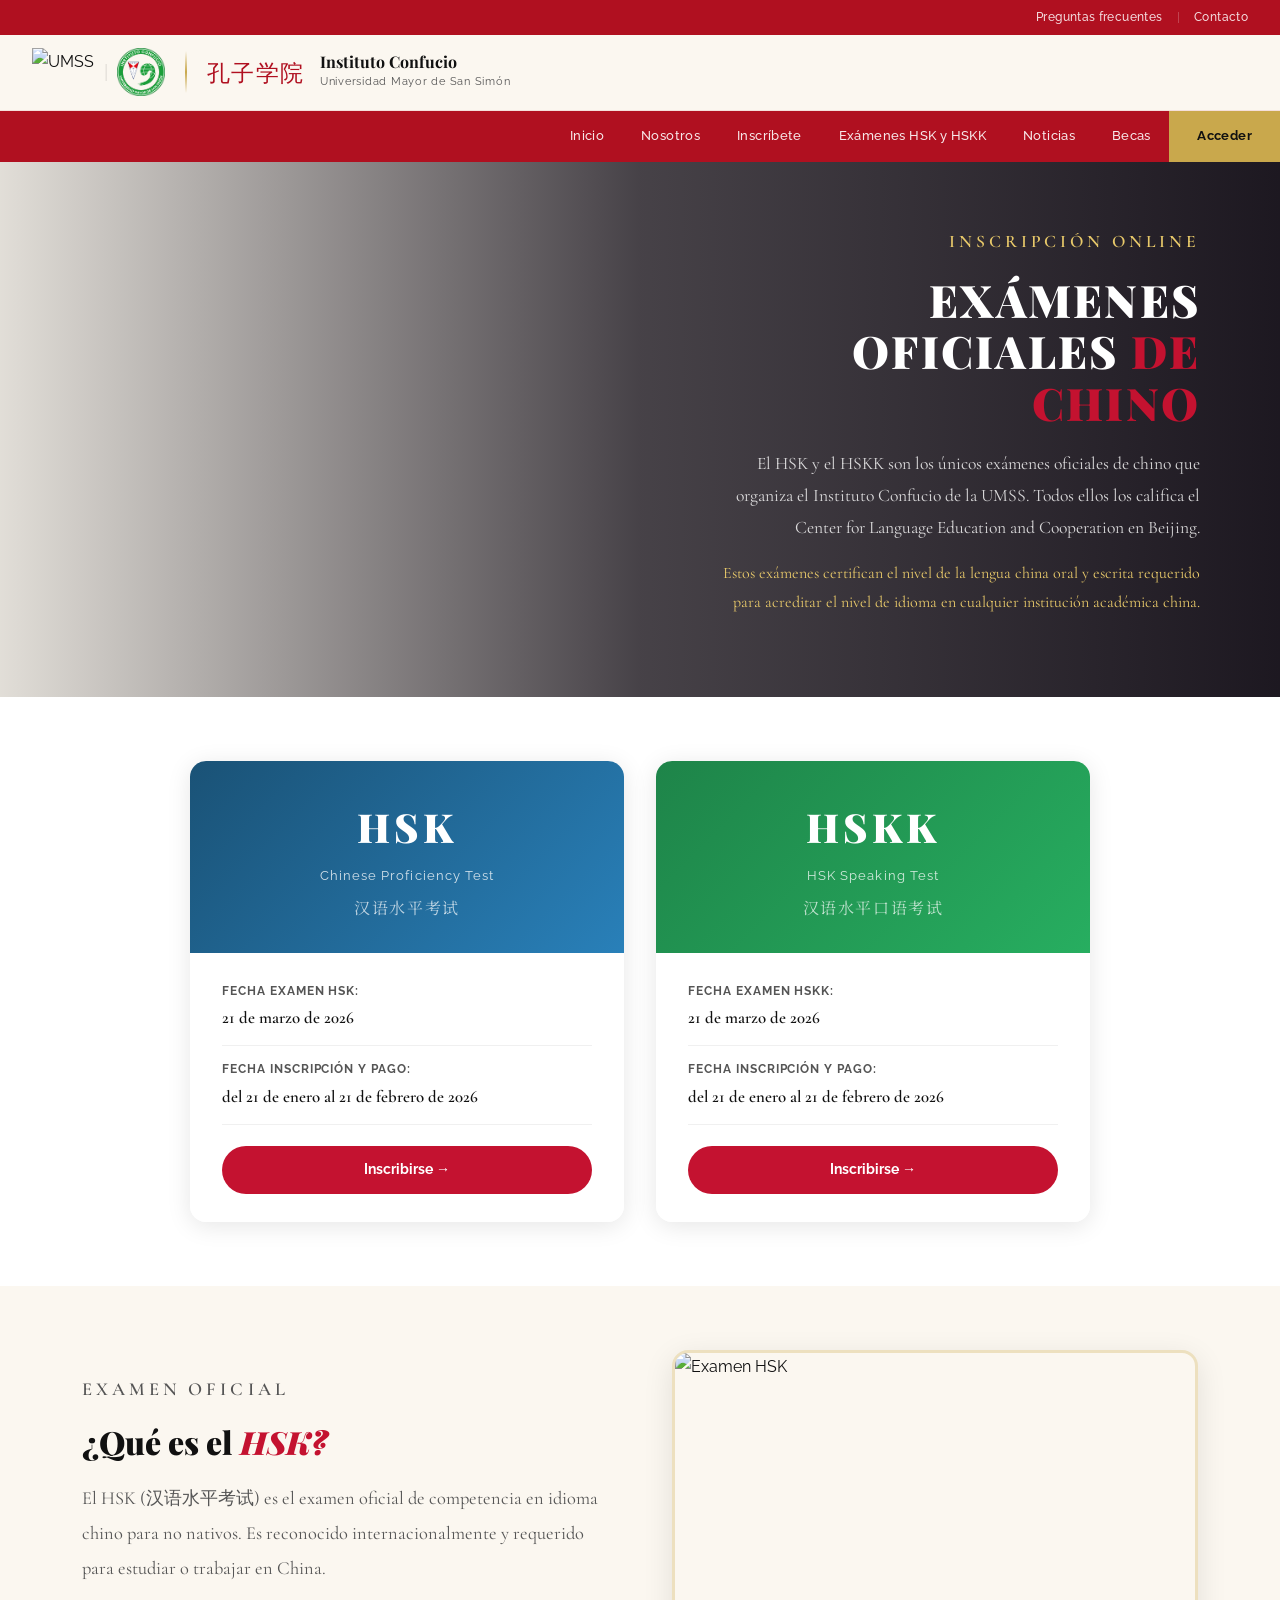
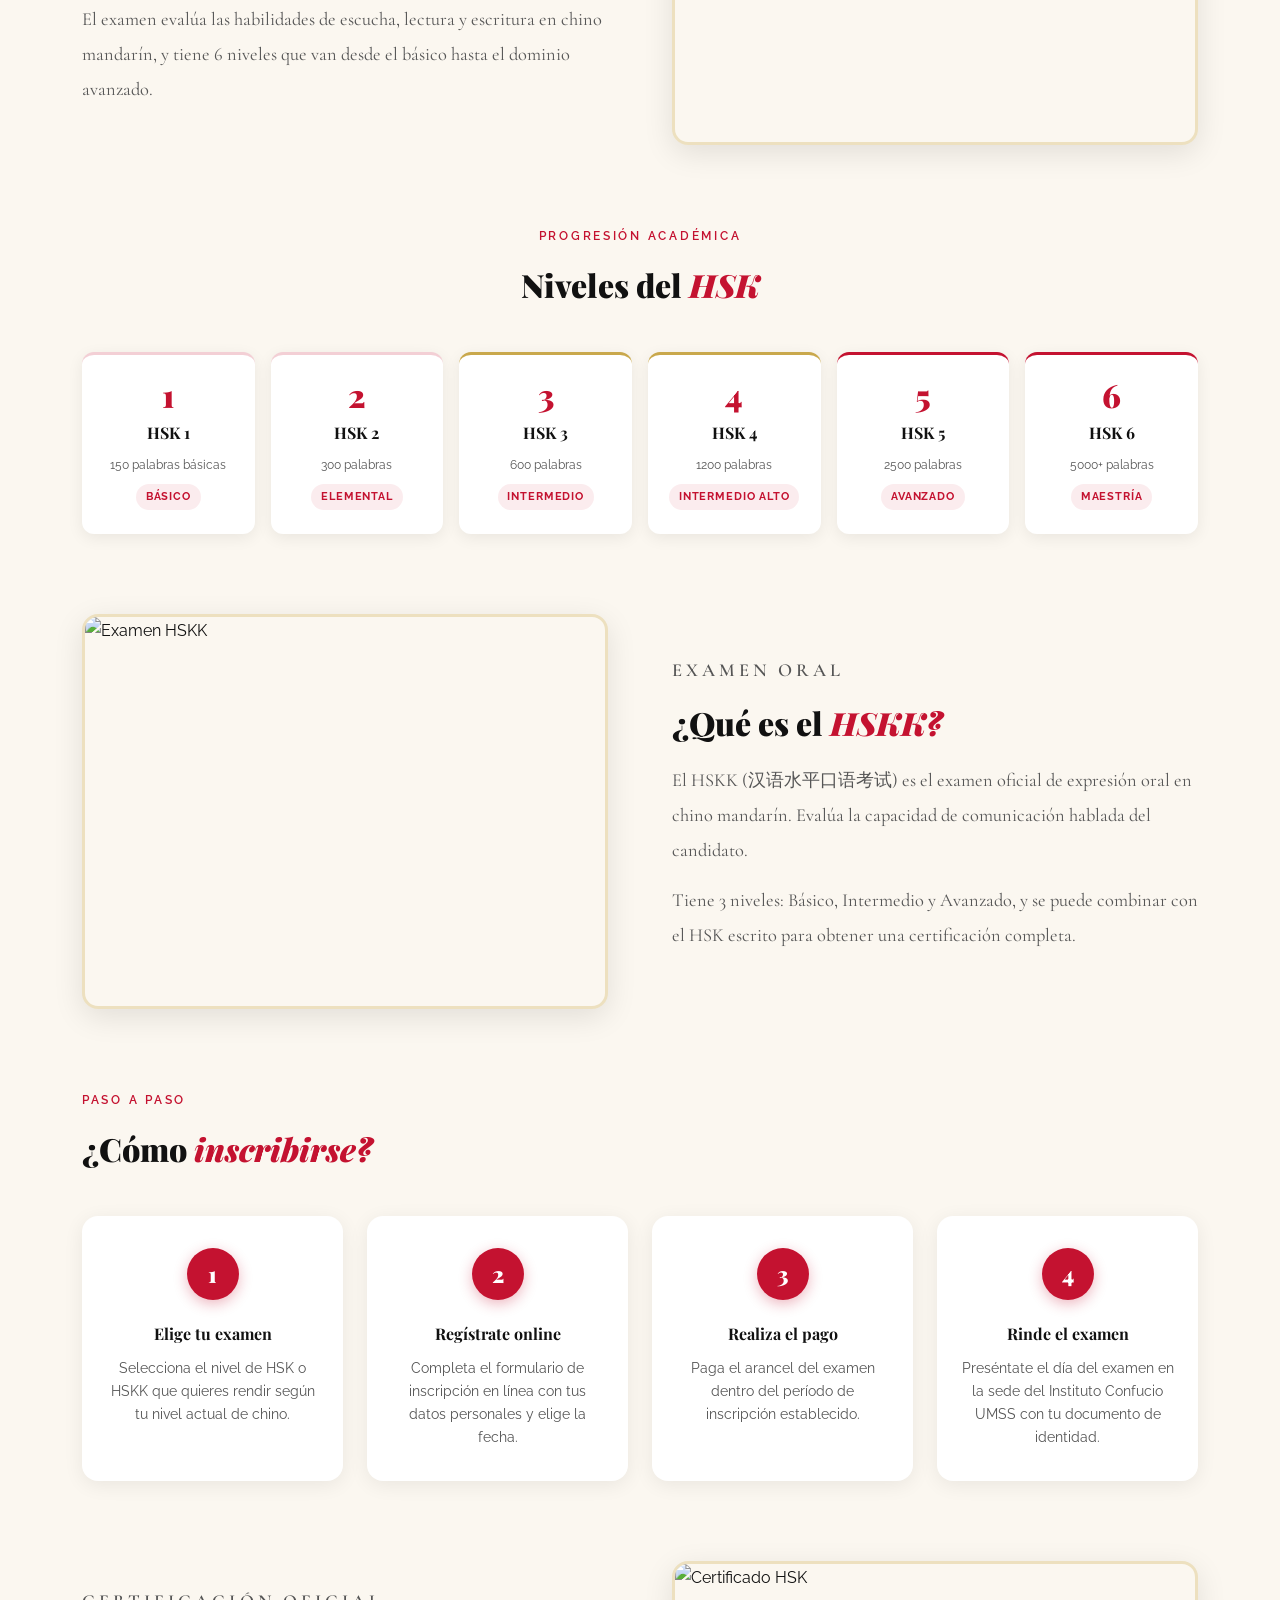
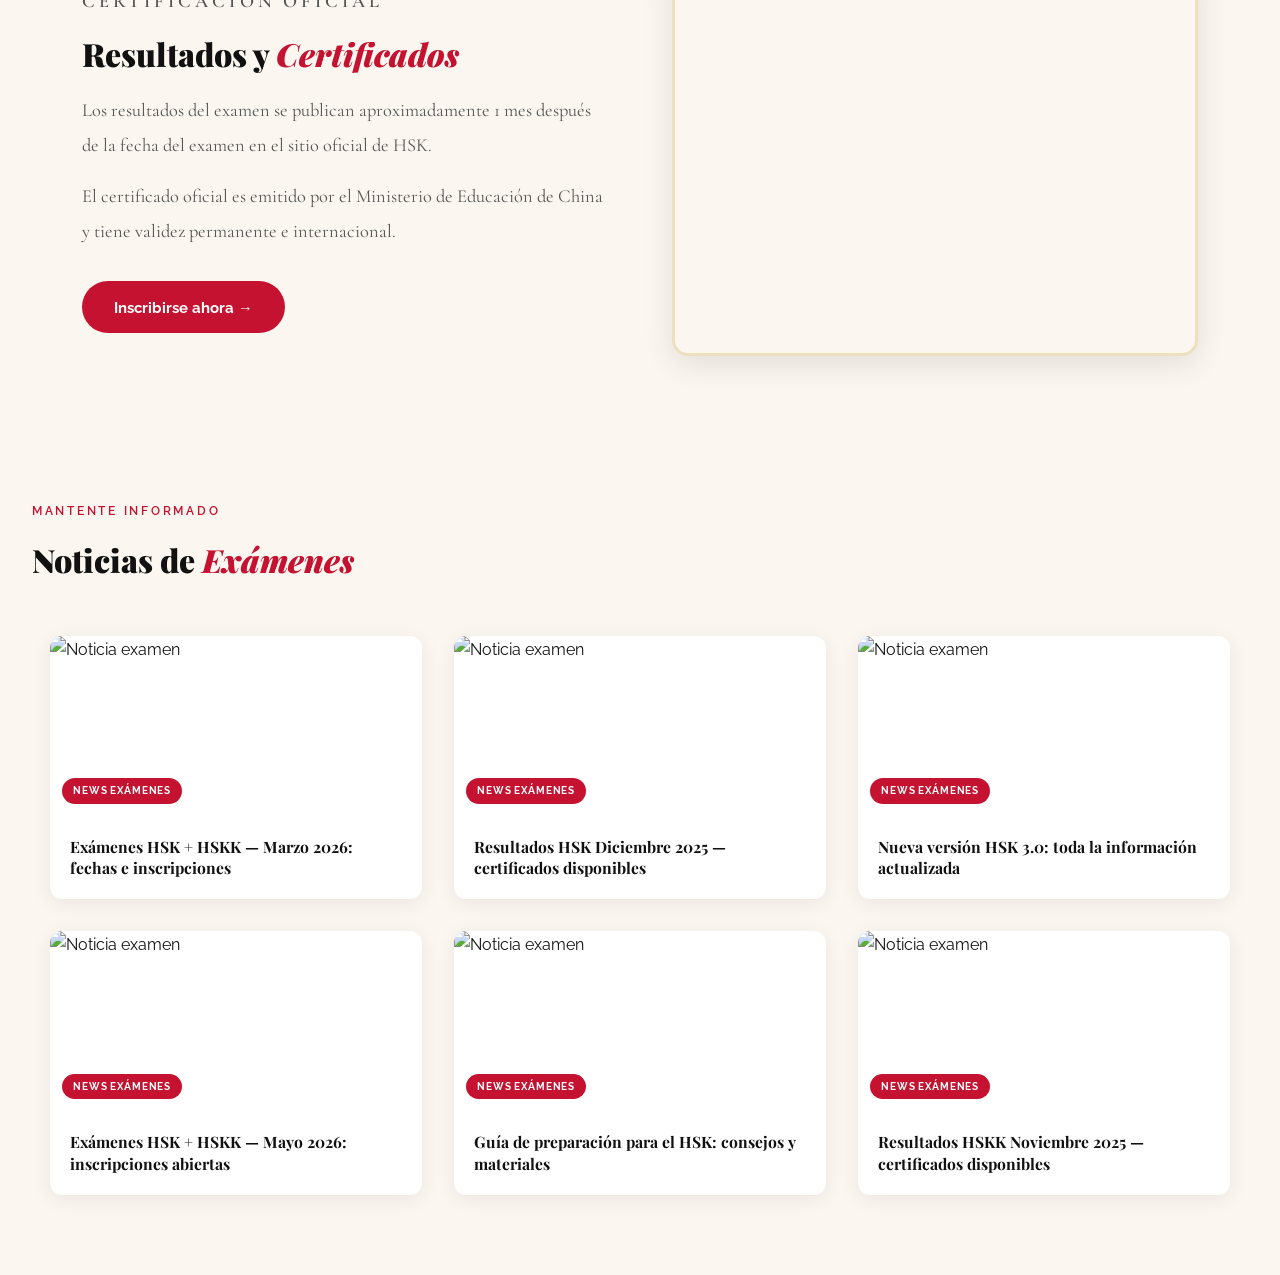
==== examenes.html @ 9d1e88df "examen hsk, margin top 0px listo examen hsk, margin top 0px listo" ====
<!DOCTYPE html>
<html lang="es">
<head>
  <meta charset="UTF-8" />
  <meta name="viewport" content="width=device-width, initial-scale=1.0"/>
  <title>Exámenes HSK y HSKK · Instituto Confucio UMSS</title>
  <link href="https://fonts.googleapis.com/css2?family=Playfair+Display:ital,wght@0,700;0,900;1,400&family=Raleway:wght@300;400;500;600&family=Cormorant+Garamond:wght@300;400;500;600&family=Noto+Serif+SC:wght@400;700&display=swap" rel="stylesheet"/>
  <link rel="stylesheet" href="css/styles.css"/>
</head>
<body>

  <!-- NAVBAR -->
  <header id="navbar">
    <div class="top-bar">
      <div class="nav-container">
        <div class="top-bar-links">
          <a href="#faq">Preguntas frecuentes</a>
          <span class="top-bar-divider">|</span>
          <a href="#contacto">Contacto</a>
        </div>
      </div>
    </div>
    <div class="nav-main">
      <div class="nav-container">
        <a href="index.html" class="logo">
          <div class="logo-imagenes">
            <img src="images/umsslogo.png" alt="UMSS" class="logo-img"/>
            <span class="logo-separador">|</span>
            <img src="images/iclogo.png" alt="Instituto Confucio" class="logo-img"/>
          </div>
          <span class="logo-linea"></span>
          <span class="logo-cn">孔子学院</span>
          <div class="logo-texto">
            <span class="logo-principal">Instituto Confucio</span>
            <span class="logo-sub">Universidad Mayor de San Simón</span>
          </div>
        </a>
      </div>
    </div>
    <div class="nav-menu-bar">
      <div class="nav-container">
        <nav class="nav-links" id="navLinks">
          <a href="index.html">Inicio</a>
          <a href="nosotros.html">Nosotros</a>
          <a href="inscribete.html">Inscríbete</a>
          <a href="examenes.html" class="activo">Exámenes HSK y HSKK</a>
          <a href="noticias.html">Noticias</a>
          <a href="becas.html">Becas</a>
          <a href="acceder.html" class="nav-cta">Acceder</a>
        </nav>
      </div>
    </div>
  </header>

  <!-- HERO EXÁMENES -->
  <div class="examenes-hero">
    <div class="examenes-hero-img" style="background-image: url('https://images.unsplash.com/photo-1546410531-bb4caa6b424d?w=1400&q=80')"></div>
    <div class="examenes-hero-overlay"></div>
    <div class="examenes-hero-contenido">
      <p class="seccion-eyebrow light">Inscripción online</p>
      <h1>EXÁMENES OFICIALES <em>DE CHINO</em></h1>
      <p>El HSK y el HSKK son los únicos exámenes oficiales de chino que organiza el Instituto Confucio de la UMSS. Todos ellos los califica el Center for Language Education and Cooperation en Beijing.</p>
      <p class="examenes-hero-sub">Estos exámenes certifican el nivel de la lengua china oral y escrita requerido para acreditar el nivel de idioma en cualquier institución académica china.</p>
    </div>
  </div>

  <!-- TARJETAS HSK Y HSKK -->
  <div class="examenes-tarjetas-wrapper">
    <div class="examenes-tarjetas">

      <div class="examen-tarjeta hsk">
        <div class="examen-tarjeta-header">
          <h2>HSK</h2>
          <p class="examen-subtitulo">Chinese Proficiency Test</p>
          <p class="examen-cn">汉语水平考试</p>
        </div>
        <div class="examen-tarjeta-body">
          <div class="examen-fecha-item">
            <span class="fecha-label">Fecha examen HSK:</span>
            <span class="fecha-valor">21 de marzo de 2026</span>
          </div>
          <div class="examen-fecha-item">
            <span class="fecha-label">Fecha inscripción y pago:</span>
            <span class="fecha-valor">del 21 de enero al 21 de febrero de 2026</span>
          </div>
          <a href="#como-inscribirse" class="btn-examen">Inscribirse →</a>
        </div>
      </div>

      <div class="examen-tarjeta hskk">
        <div class="examen-tarjeta-header">
          <h2>HSKK</h2>
          <p class="examen-subtitulo">HSK Speaking Test</p>
          <p class="examen-cn">汉语水平口语考试</p>
        </div>
        <div class="examen-tarjeta-body">
          <div class="examen-fecha-item">
            <span class="fecha-label">Fecha examen HSKK:</span>
            <span class="fecha-valor">21 de marzo de 2026</span>
          </div>
          <div class="examen-fecha-item">
            <span class="fecha-label">Fecha inscripción y pago:</span>
            <span class="fecha-valor">del 21 de enero al 21 de febrero de 2026</span>
          </div>
          <a href="#como-inscribirse" class="btn-examen">Inscribirse →</a>
        </div>
      </div>

    </div>
  </div>

  <!-- SECCIONES DE INFORMACIÓN -->
  <div class="examenes-info">

    <!-- Qué es el HSK -->
    <div class="info-seccion" id="que-es-hsk">
      <div class="info-seccion-texto">
        <p class="seccion-eyebrow">Examen oficial</p>
        <h2>¿Qué es el <em>HSK?</em></h2>
        <p>El HSK (汉语水平考试) es el examen oficial de competencia en idioma chino para no nativos. Es reconocido internacionalmente y requerido para estudiar o trabajar en China.</p>
        <p>El examen evalúa las habilidades de escucha, lectura y escritura en chino mandarín, y tiene 6 niveles que van desde el básico hasta el dominio avanzado.</p>
      </div>
      <div class="info-seccion-imagen">
        <img src="https://images.unsplash.com/photo-1513682121497-80211f36a7d3?w=600&q=80" alt="Examen HSK"/>
      </div>
    </div>

    <!-- Niveles HSK -->
    <div class="niveles-hsk" id="niveles-hsk">
      <p class="seccion-eyebrow center">Progresión académica</p>
      <h2 class="center">Niveles del <em>HSK</em></h2>
      <div class="niveles-grid">
        <div class="nivel-card">
          <span class="nivel-num">1</span>
          <h4>HSK 1</h4>
          <p>150 palabras básicas</p>
          <span class="nivel-tag">Básico</span>
        </div>
        <div class="nivel-card">
          <span class="nivel-num">2</span>
          <h4>HSK 2</h4>
          <p>300 palabras</p>
          <span class="nivel-tag">Elemental</span>
        </div>
        <div class="nivel-card destacado">
          <span class="nivel-num">3</span>
          <h4>HSK 3</h4>
          <p>600 palabras</p>
          <span class="nivel-tag">Intermedio</span>
        </div>
        <div class="nivel-card destacado">
          <span class="nivel-num">4</span>
          <h4>HSK 4</h4>
          <p>1200 palabras</p>
          <span class="nivel-tag">Intermedio Alto</span>
        </div>
        <div class="nivel-card avanzado">
          <span class="nivel-num">5</span>
          <h4>HSK 5</h4>
          <p>2500 palabras</p>
          <span class="nivel-tag">Avanzado</span>
        </div>
        <div class="nivel-card avanzado">
          <span class="nivel-num">6</span>
          <h4>HSK 6</h4>
          <p>5000+ palabras</p>
          <span class="nivel-tag">Maestría</span>
        </div>
      </div>
    </div>

    <!-- Qué es el HSKK -->
    <div class="info-seccion invertida" id="que-es-hskk">
      <div class="info-seccion-imagen">
        <img src="https://images.unsplash.com/photo-1547981609-4b6bfe67ca0b?w=600&q=80" alt="Examen HSKK"/>
      </div>
      <div class="info-seccion-texto">
        <p class="seccion-eyebrow">Examen oral</p>
        <h2>¿Qué es el <em>HSKK?</em></h2>
        <p>El HSKK (汉语水平口语考试) es el examen oficial de expresión oral en chino mandarín. Evalúa la capacidad de comunicación hablada del candidato.</p>
        <p>Tiene 3 niveles: Básico, Intermedio y Avanzado, y se puede combinar con el HSK escrito para obtener una certificación completa.</p>
      </div>
    </div>

    <!-- Cómo inscribirse -->
    <div class="como-inscribirse" id="como-inscribirse">
      <p class="seccion-eyebrow center">Paso a paso</p>
      <h2 class="center">¿Cómo <em>inscribirse?</em></h2>
      <div class="pasos-grid">
        <div class="paso">
          <div class="paso-num">1</div>
          <h4>Elige tu examen</h4>
          <p>Selecciona el nivel de HSK o HSKK que quieres rendir según tu nivel actual de chino.</p>
        </div>
        <div class="paso">
          <div class="paso-num">2</div>
          <h4>Regístrate online</h4>
          <p>Completa el formulario de inscripción en línea con tus datos personales y elige la fecha.</p>
        </div>
        <div class="paso">
          <div class="paso-num">3</div>
          <h4>Realiza el pago</h4>
          <p>Paga el arancel del examen dentro del período de inscripción establecido.</p>
        </div>
        <div class="paso">
          <div class="paso-num">4</div>
          <h4>Rinde el examen</h4>
          <p>Preséntate el día del examen en la sede del Instituto Confucio UMSS con tu documento de identidad.</p>
        </div>
      </div>
    </div>

    <!-- Resultados y certificados -->
    <div class="resultados" id="resultados">
      <div class="info-seccion">
        <div class="info-seccion-texto">
          <p class="seccion-eyebrow">Certificación oficial</p>
          <h2>Resultados y <em>Certificados</em></h2>
          <p>Los resultados del examen se publican aproximadamente 1 mes después de la fecha del examen en el sitio oficial de HSK.</p>
          <p>El certificado oficial es emitido por el Ministerio de Educación de China y tiene validez permanente e internacional.</p>
          <a href="#como-inscribirse" class="btn-primario">Inscribirse ahora →</a>
        </div>
        <div class="info-seccion-imagen">
          <img src="https://images.unsplash.com/photo-1523050854058-8df90110c9f1?w=600&q=80" alt="Certificado HSK"/>
        </div>
      </div>
    </div>

  </div>

  <!-- NOTICIAS DE EXÁMENES -->
  <div class="examenes-noticias-wrapper">
    <p class="seccion-eyebrow center">Mantente informado</p>
    <h2 class="examenes-noticias-titulo center">Noticias de <em>Exámenes</em></h2>
    <div class="examenes-noticias-grid">

      <article class="examen-noticia">
        <div class="examen-noticia-img">
          <img src="https://images.unsplash.com/photo-1546410531-bb4caa6b424d?w=500&q=80" alt="Noticia examen"/>
          <div class="examen-noticia-tags">
            <span class="tag-noticia rojo">NEWS EXÁMENES</span>
            <span class="tag-noticia dorado">INSCRIPCIONES</span>
          </div>
        </div>
        <h4>Exámenes HSK + HSKK — Marzo 2026: fechas e inscripciones</h4>
      </article>

      <article class="examen-noticia">
        <div class="examen-noticia-img">
          <img src="https://images.unsplash.com/photo-1513682121497-80211f36a7d3?w=500&q=80" alt="Noticia examen"/>
          <div class="examen-noticia-tags">
            <span class="tag-noticia rojo">NEWS EXÁMENES</span>
          </div>
        </div>
        <h4>Resultados HSK Diciembre 2025 — certificados disponibles</h4>
      </article>

      <article class="examen-noticia">
        <div class="examen-noticia-img">
          <img src="https://images.unsplash.com/photo-1528360983277-13d401cdc186?w=500&q=80" alt="Noticia examen"/>
          <div class="examen-noticia-tags">
            <span class="tag-noticia rojo">NEWS EXÁMENES</span>
            <span class="tag-noticia dorado">HSK 3.0</span>
          </div>
        </div>
        <h4>Nueva versión HSK 3.0: toda la información actualizada</h4>
      </article>

      <article class="examen-noticia">
        <div class="examen-noticia-img">
          <img src="https://images.unsplash.com/photo-1516321497487-e288fb19713f?w=500&q=80" alt="Noticia examen"/>
          <div class="examen-noticia-tags">
            <span class="tag-noticia rojo">NEWS EXÁMENES</span>
            <span class="tag-noticia dorado">INSCRIPCIONES</span>
          </div>
        </div>
        <h4>Exámenes HSK + HSKK — Mayo 2026: inscripciones abiertas</h4>
      </article>

      <article class="examen-noticia">
        <div class="examen-noticia-img">
          <img src="https://images.unsplash.com/photo-1504805572947-34fad45aed93?w=500&q=80" alt="Noticia examen"/>
          <div class="examen-noticia-tags">
            <span class="tag-noticia rojo">NEWS EXÁMENES</span>
          </div>
        </div>
        <h4>Guía de preparación para el HSK: consejos y materiales</h4>
      </article>

      <article class="examen-noticia">
        <div class="examen-noticia-img">
          <img src="https://images.unsplash.com/photo-1547981609-4b6bfe67ca0b?w=500&q=80" alt="Noticia examen"/>
          <div class="examen-noticia-tags">
            <span class="tag-noticia rojo">NEWS EXÁMENES</span>
            <span class="tag-noticia dorado">RESULTADOS</span>
          </div>
        </div>
        <h4>Resultados HSKK Noviembre 2025 — certificados disponibles</h4>
      </article>

    </div>
  </div>

  <script src="js/main.js"></script>
</body>
</html>
---- css/styles.css ----
:root {
  --rojo:        #C41230;
  --rojo-oscuro: #8B0A22;
  --dorado:      #C9A84C;
  --dorado-claro:#E8C96A;
  --negro:       #111111;
  --gris-medio:  #555555;
  --crema:       #FBF7F0;
  --blanco:      #FFFFFF;

  --fuente-titulo: 'Playfair Display', Georgia, serif;
  --fuente-cuerpo: 'Raleway', sans-serif;
}
/* Reset y base */
*, *::before, *::after {
  box-sizing: border-box;
  margin: 0;
  padding: 0;
}

html {
  scroll-behavior: smooth;
}

body {
  font-family: var(--fuente-cuerpo);
  background: var(--crema);
  color: var(--negro);
  line-height: 1.7;
}

img {
  max-width: 100%;
  display: block;
}

a {
  text-decoration: none;
  color: inherit;
}

.container
/* ══════════════════════════════
   NAVBAR
══════════════════════════════ */
#navbar {
  position: fixed;
  top: 0; left: 0; right: 0;
  z-index: 1000;
  background: var(--blanco);
  box-shadow: 0 2px 16px rgba(0, 0, 0, 0.07);
}

/* Barra superior pequeña */
.top-bar {
  background: #B01020;
  padding: 0.45rem 0;
}

.top-bar-links {
  display: flex;
  justify-content: flex-end;
  align-items: center;
  gap: 0.9rem;
  padding-right: 2rem;
}

.top-bar-links a {
  font-size: 0.75rem;
  color: rgba(255, 255, 255, 0.85);
  font-weight: 500;
  letter-spacing: 0.03em;
  transition: color 0.3s ease;
}

.top-bar-links a:hover {
  color: var(--dorado-claro);
}

.top-bar-divider {
  color: rgba(255, 255, 255, 0.3);
  font-size: 0.75rem;
}

/* Barra del logo */
.nav-main {
  padding: 0.85rem 0;
  border-bottom: 1px solid rgba(176, 16, 32, 0.1);
}

.nav-main .nav-container {
  display: flex;
  align-items: center;
  padding-left: 2rem;
}

/* Logo completo */
.logo {
  display: flex;
  align-items: center;
  gap: 1rem;
  transition: opacity 0.3s ease;
}

.logo:hover {
  opacity: 0.85;
}

/* Imágenes de los logos */
.logo-imagenes {
  display: flex;
  align-items: center;
  gap: 0.6rem;
}

.logo-img {
  height: 48px;
  width: auto;
  object-fit: contain;
}

.logo-separador {
  color: rgba(0, 0, 0, 0.15);
  font-size: 1.2rem;
  font-weight: 300;
}

/* Línea separadora dorada */
.logo-linea {
  display: block;
  width: 2px;
  height: 42px;
  background: linear-gradient(to bottom, transparent, var(--dorado), transparent);
  margin: 0 0.25rem;
}

/* Caracteres chinos */
.logo-cn {
  font-size: 1.45rem;
  color: #B01020;
  letter-spacing: 0.05em;
  line-height: 1;
}

/* Texto del instituto */
.logo-texto {
  display: flex;
  flex-direction: column;
  gap: 0.15rem;
}

.logo-principal {
  font-family: var(--fuente-titulo);
  font-size: 1rem;
  font-weight: 700;
  color: var(--negro);
  line-height: 1.1;
}

.logo-sub {
  font-size: 0.67rem;
  color: var(--gris-medio);
  letter-spacing: 0.07em;
}

/* Barra del menú */
.nav-menu-bar {
  background: #B01020;
  padding: 0 0;
}

.nav-menu-bar .nav-container {
  display: flex;
  justify-content: flex-end; /* ← menú alineado a la derecha */
}

.nav-links {
  display: flex;
  align-items: center;
}

.nav-links a {
  font-size: 0.82rem;
  font-weight: 500;
  color: rgba(255, 255, 255, 0.9);
  padding: 0.9rem 1.15rem;
  letter-spacing: 0.03em;
  position: relative;
  transition: color 0.3s ease, background 0.3s ease, transform 0.25s ease;
}

/* Línea animada debajo de cada enlace */
.nav-links a::after {
  content: '';
  position: absolute;
  bottom: 0; left: 50%; right: 50%;
  height: 2px;
  background: var(--dorado-claro);
  transition: left 0.3s ease, right 0.3s ease;
}

.nav-links a:hover::after {
  left: 0.75rem;
  right: 0.75rem;
}

.nav-links a:hover {
  color: var(--dorado-claro);
  background: rgba(0, 0, 0, 0.1);
  transform: scale(1.1);
}

/* Botón Acceder */
.nav-cta {
  background: var(--dorado) !important;
  color: var(--negro) !important;
  font-weight: 700 !important;
  padding: 0.9rem 1.75rem !important;
  transition: background 0.3s ease, color 0.3s ease !important;
}

.nav-cta:hover {
  background: var(--dorado-claro) !important;
  color: var(--negro) !important;
}

.nav-cta::after {
  display: none !important;
}
/* ══════════════════════════════
   HERO CARRUSEL
══════════════════════════════ */
.hero {
  position: relative;
  width: 100%;
  height: 100vh;
  overflow: hidden;
  margin-top: 0;
  padding-top: 0;
}

.carrusel-wrapper {
  width: 100%;
  height: 100%;
  position: relative;
}

/* Cada slide */
.slide {
  position: absolute;
  inset: 0;
  background-size: cover;
  background-position: center;
  opacity: 0;
  transition: opacity 0.9s ease;
  display: flex;
  align-items: center;
}

.slide.activo {
  opacity: 1;
}

/* Capa oscura encima de la foto */
.slide-overlay {
  position: absolute;
  inset: 0;
  background: linear-gradient(
    to right,
    rgba(100, 5, 15, 0.78) 0%,
    rgba(100, 5, 15, 0.45) 60%,
    rgba(0, 0, 0, 0.1) 100%
  );
}

/* Contenido del slide */
.slide-contenido {
  position: relative;
  z-index: 2;
  max-width: 680px;
  padding: 0 0 0 6rem;
  animation: slideEntrada 0.8s ease both;
}

@keyframes slideEntrada {
  from { opacity: 0; transform: translateX(-30px); }
  to   { opacity: 1; transform: translateX(0); }
}

.slide-eyebrow {
  font-size: 0.8rem;
  font-weight: 600;
  letter-spacing: 0.25em;
  text-transform: uppercase;
  color: var(--dorado-claro);
  margin-bottom: 1rem;
}

.slide-contenido h1 {
  font-family: var(--fuente-titulo);
  font-size: clamp(2.2rem, 5vw, 3.5rem);
  font-weight: 900;
  color: var(--blanco);
  line-height: 1.15;
  margin-bottom: 1.25rem;
}

.slide-contenido h1 em {
  font-style: italic;
  color: var(--dorado-claro);
}

.slide-texto {
  font-family: 'Cormorant Garamond', Georgia, serif;
  font-size: 1.35rem;
  font-weight: 400;
  color: rgba(255, 255, 255, 0.9);
  margin-bottom: 2rem;
  line-height: 1.7;
  max-width: 520px;
  letter-spacing: 0.03em;
}

/* Botón del slide */
.slide-btn {
  display: inline-block;
  background: var(--dorado);
  color: var(--negro);
  font-weight: 700;
  font-size: 0.92rem;
  padding: 0.9rem 2.25rem;
  border-radius: 50px;
  letter-spacing: 0.05em;
  transition: all 0.3s ease;
  box-shadow: 0 4px 20px rgba(0,0,0,0.25);
}

.slide-btn:hover {
  background: var(--dorado-claro);
  transform: translateY(-3px);
  box-shadow: 0 8px 25px rgba(0,0,0,0.3);
}

/* Flechas */
.carrusel-btn {
  position: absolute;
  top: 50%;
  transform: translateY(-50%);
  z-index: 10;
  background: rgba(255,255,255,0.12);
  border: 1.5px solid rgba(255,255,255,0.25);
  color: var(--blanco);
  width: 52px;
  height: 52px;
  border-radius: 50%;
  font-size: 1.8rem;
  cursor: pointer;
  transition: all 0.3s ease;
  display: flex;
  align-items: center;
  justify-content: center;
  line-height: 1;
}

.carrusel-btn:hover {
  background: var(--dorado);
  border-color: var(--dorado);
  color: var(--negro);
  transform: translateY(-50%) scale(1.1);
}

.carrusel-btn.prev { left: 2rem; }
.carrusel-btn.next { right: 2rem; }

/* Puntitos indicadores */
.carrusel-puntos {
  position: absolute;
  bottom: 2rem;
  left: 50%;
  transform: translateX(-50%);
  display: flex;
  gap: 0.6rem;
  z-index: 10;
}

.punto {
  width: 10px;
  height: 10px;
  border-radius: 50%;
  background: rgba(255,255,255,0.35);
  cursor: pointer;
  transition: all 0.3s ease;
}

.punto.activo {
  background: var(--dorado);
  transform: scale(1.3);
}

.punto:hover {
  background: rgba(255,255,255,0.7);
}
/* ══════════════════════════════
   SECCIÓN NOSOTROS
══════════════════════════════ */
#nosotros {
  background: var(--crema);
  padding: 5rem 0;
}

/* Intro superior */
.nosotros-intro {
  max-width: 1180px;
  margin: 0 auto 4rem;
  padding: 0 2rem;
  display: grid;
  grid-template-columns: 1fr 1fr;
  gap: 4rem;
  align-items: center;
}

.nosotros-intro-imagen {
  border-radius: 16px;
  overflow: hidden;
  box-shadow: 0 8px 30px rgba(0,0,0,0.12);
  border: 3px solid var(--dorado);
  aspect-ratio: 4/3;
}

.nosotros-intro-imagen img {
  width: 100%;
  height: 100%;
  object-fit: cover;
  transition: transform 0.5s ease;
}

.nosotros-intro-imagen:hover img {
  transform: scale(1.04);
}

.seccion-eyebrow {
  font-size: 0.78rem;
  font-weight: 600;
  letter-spacing: 0.22em;
  text-transform: uppercase;
  color: var(--rojo);
  margin-bottom: 0.75rem;
}

.nosotros-intro-texto h2 {
  font-family: var(--fuente-titulo);
  font-size: 2.5rem;
  font-weight: 700;
  color: var(--negro);
  margin-bottom: 1.25rem;
  line-height: 1.2;
}

.nosotros-intro-texto h2 em {
  font-style: italic;
  color: var(--rojo);
}

.nosotros-intro-texto p {
  font-family: 'Cormorant Garamond', Georgia, serif;
  font-size: 1.2rem;
  color: var(--gris-medio);
  line-height: 1.85;
}

/* Cuadros */
.nosotros-cuadros {
  max-width: 1180px;
  margin: 0 auto 4rem;
  padding: 0 2rem;
  display: grid;
  grid-template-columns: repeat(3, 1fr);
  gap: 1.5rem;
}

.cuadro {
  border-radius: 16px;
  padding: 2.25rem 2rem;
  text-align: center;
  transition: transform 0.6s ease, box-shadow 0.35s ease;
  position: relative;
  overflow: hidden;
  cursor: pointer;
  min-height: 220px;
  display: flex;
  flex-direction: column;
  align-items: center;
  justify-content: center;
  box-shadow: 0 4px 20px rgba(0,0,0,0.15);
}
.cuadro:hover::before {
  opacity: 0.72;
}

/* Línea dorada abajo */
.cuadro::after {
  content: '';
  position: absolute;
  bottom: 0; left: 50%; right: 50%;
  height: 3px;
  background: linear-gradient(to right, var(--dorado), var(--rojo));
  transition: left 0.35s ease, right 0.35s ease;
  z-index: 1;
}

.cuadro:hover::after {
  left: 0;
  right: 0;
}

.cuadro:hover {
  transform: perspective(600px) rotateY(8deg) translateY(-6px);
  box-shadow: 0 16px 40px rgba(196, 18, 48, 0.3);
}

/* Todo el contenido encima de la capa */
.cuadro-icono,
.cuadro h3,
.cuadro p,
.cuadro-flecha {
  position: relative;
  z-index: 2;
}

.cuadro-icono {
  font-size: 2.5rem;
  width: 70px;
  height: 70px;
  border-radius: 50%;
  display: flex;
  align-items: center;
  justify-content: center;
  margin: 0 auto 1.25rem;
  background: rgba(255,255,255,0.15);
  border: 2px solid rgba(201,168,76,0.5);
  transition: all 0.35s ease;
}

.cuadro:hover .cuadro-icono {
  background: var(--dorado);
  border-color: var(--dorado);
  transform: scale(1.1);
}

.cuadro h3 {
  font-family: var(--fuente-titulo);
  font-size: 1.15rem;
  color: var(--blanco);
  margin-bottom: 0.6rem;
}

.cuadro p {
  font-size: 0.88rem;
  color: rgba(255,255,255,0.8);
  line-height: 1.65;
  margin-bottom: 1rem;
}

.cuadro-flecha {
  font-size: 1.2rem;
  color: var(--dorado-claro);
  transition: transform 0.3s ease;
  display: inline-block;
}

.cuadro:hover .cuadro-flecha {
  transform: translateX(6px);
}

/* Bloques de contenido */
.nosotros-contenido {
  max-width: 1180px;
  margin: 0 auto;
  padding: 0 2rem;
  display: flex;
  flex-direction: column;
  gap: 2rem;
}

.contenido-bloque {
  background: var(--blanco);
  border-left: 4px solid var(--rojo);
  border-radius: 0 16px 16px 0;
  padding: 2.5rem;
  box-shadow: 0 4px 20px rgba(0,0,0,0.06);
  transition: all 0.35s ease;
}

.contenido-bloque:hover {
  box-shadow: 0 8px 30px rgba(196, 18, 48, 0.1);
  transform: translateX(6px);
}

.contenido-bloque h3 {
  font-family: var(--fuente-titulo);
  font-size: 1.5rem;
  color: var(--rojo);
  margin-bottom: 1rem;
}

.contenido-bloque p {
  font-family: 'Cormorant Garamond', Georgia, serif;
  font-size: 1.15rem;
  color: var(--gris-medio);
  line-height: 1.85;
}
/* ══════════════════════════════
   HERO DE PÁGINAS INTERNAS
══════════════════════════════ */
.pagina-hero {
  position: relative;
  height: 380px;
  overflow: hidden;
  margin-top: 0;
}

.pagina-hero-img {
  width: 100%;
  height: 100%;
  object-fit: cover;
}

.pagina-hero-overlay {
  position: absolute;
  inset: 0;
  background: linear-gradient(
    to right,
    rgba(100, 5, 15, 0.82) 0%,
    rgba(100, 5, 15, 0.5) 60%,
    rgba(0,0,0,0.2) 100%
  );
  z-index: 1;
}

.pagina-hero-contenido {
  position: absolute;
  inset: 0;
  z-index: 2;
  display: flex;
  flex-direction: column;
  justify-content: center;
  padding: 0 6rem;
  max-width: 700px;
}

.pagina-hero-contenido h1 {
  font-family: var(--fuente-titulo);
  font-size: clamp(2rem, 4vw, 3rem);
  font-weight: 900;
  color: var(--blanco);
  line-height: 1.15;
  margin-bottom: 1rem;
}

.pagina-hero-contenido h1 em {
  font-style: italic;
  color: var(--dorado-claro);
}

.pagina-hero-contenido p {
  font-family: 'Cormorant Garamond', Georgia, serif;
  font-size: 1.15rem;
  color: rgba(255,255,255,0.85);
  line-height: 1.8;
}

.seccion-eyebrow.light {
  color: var(--dorado-claro);
}

/* ══════════════════════════════
   CUADROS NOSOTROS
══════════════════════════════ */
.nosotros-cuadros {
  max-width: 100%;
  margin: 0;
  padding: 4rem 2rem;
  display: grid;
  grid-template-columns: repeat(3, 1fr);
  gap: 1.75rem;
  background: rgba(176, 16, 32, 0.06);
}

.cuadro {
  background: var(--blanco);
  border-radius: 20px;
  padding: 2.5rem 2rem 2rem;
  text-align: center;
  position: relative;
  overflow: hidden;
  cursor: pointer;
  display: flex;
  flex-direction: column;
  align-items: center;
  box-shadow: 0 4px 24px rgba(0,0,0,0.07);
  border: 1px solid rgba(196,18,48,0.08);
  transition: transform 0.4s cubic-bezier(.4,0,.2,1),
              box-shadow 0.4s ease;
}

/* Detalle decorativo esquina superior derecha */
.cuadro-deco {
  position: absolute;
  top: 0; right: 0;
  width: 80px; height: 80px;
  background: linear-gradient(225deg, rgba(196,18,48,0.08) 0%, transparent 70%);
  border-radius: 0 20px 0 80px;
  transition: all 0.4s ease;
}

.cuadro:hover .cuadro-deco {
  width: 120px; height: 120px;
  background: linear-gradient(225deg, rgba(196,18,48,0.15) 0%, transparent 70%);
}

/* Línea dorada inferior animada */
.cuadro::after {
  content: '';
  position: absolute;
  bottom: 0; left: 50%; right: 50%;
  height: 3px;
  background: linear-gradient(to right, var(--dorado), var(--rojo));
  border-radius: 0 0 20px 20px;
  transition: left 0.4s ease, right 0.4s ease;
}

.cuadro:hover::after {
  left: 0; right: 0;
}

/* Hover principal */
.cuadro:hover {
  transform: translateY(-8px) scale(1.02);
  box-shadow: 0 20px 50px rgba(196,18,48,0.13);
  border-color: rgba(196,18,48,0.2);
}

/* Ícono SVG */
.cuadro-icono {
  width: 68px;
  height: 68px;
  border-radius: 50%;
  display: flex;
  align-items: center;
  justify-content: center;
  margin: 0 auto 1.5rem;
  background: rgba(196,18,48,0.06);
  border: 1.5px solid rgba(196,18,48,0.15);
  color: var(--rojo);
  transition: all 0.4s cubic-bezier(.4,0,.2,1);
}

.cuadro-icono svg {
  width: 28px;
  height: 28px;
  transition: transform 0.4s ease;
}

.cuadro:hover .cuadro-icono {
  background: var(--rojo);
  border-color: var(--rojo);
  color: var(--blanco);
  transform: scale(1.12) rotate(-6deg);
  box-shadow: 0 8px 20px rgba(196,18,48,0.3);
}

.cuadro:hover .cuadro-icono svg {
  transform: scale(1.1);
}

/* Título */
.cuadro h3 {
  font-family: var(--fuente-titulo);
  font-size: 1.12rem;
  font-weight: 700;
  color: var(--negro);
  margin-bottom: 0.65rem;
  transition: color 0.3s ease;
}

.cuadro:hover h3 {
  color: var(--rojo);
}

/* Texto */
.cuadro p {
  font-size: 0.87rem;
  color: var(--gris-medio);
  line-height: 1.7;
  margin-bottom: 1.5rem;
  flex: 1;
}

/* Flecha */
.cuadro-flecha {
  display: inline-flex;
  align-items: center;
  justify-content: center;
  width: 36px;
  height: 36px;
  border-radius: 50%;
  border: 1.5px solid rgba(196,18,48,0.25);
  color: var(--rojo);
  font-size: 1rem;
  transition: all 0.35s ease;
  background: transparent;
}

.cuadro:hover .cuadro-flecha {
  background: var(--rojo);
  border-color: var(--rojo);
  color: var(--blanco);
  transform: translateX(4px);
}
/* ══════════════════════════════
   SUBSECCIONES DE NOSOTROS
══════════════════════════════ */
.subseccion-wrapper {
  max-width: 860px;
  margin: 0 auto;
  padding: 3rem 2rem 6rem;
}

.subseccion-volver {
  margin-bottom: 2.5rem;
}

.btn-volver {
  display: inline-flex;
  align-items: center;
  gap: 0.5rem;
  background: transparent;
  border: 1.5px solid var(--rojo);
  color: var(--rojo);
  font-size: 0.88rem;
  font-weight: 600;
  padding: 0.6rem 1.4rem;
  border-radius: 50px;
  transition: all 0.3s ease;
  letter-spacing: 0.03em;
}

.btn-volver:hover {
  background: var(--rojo);
  color: var(--blanco);
  transform: translateX(-4px);
}

.subseccion-contenido {
  background: var(--blanco);
  border-radius: 20px;
  padding: 3.5rem;
  box-shadow: 0 4px 30px rgba(0,0,0,0.07);
  border-top: 4px solid var(--rojo);
}

.subseccion-icono {
  width: 72px;
  height: 72px;
  border-radius: 50%;
  background: rgba(196,18,48,0.07);
  border: 1.5px solid rgba(196,18,48,0.15);
  display: flex;
  align-items: center;
  justify-content: center;
  color: var(--rojo);
  margin-bottom: 1.5rem;
}

.subseccion-icono svg {
  width: 32px;
  height: 32px;
}

.subseccion-contenido h1 {
  font-family: var(--fuente-titulo);
  font-size: 2.5rem;
  font-weight: 900;
  color: var(--negro);
  margin-bottom: 2rem;
  line-height: 1.15;
}

.subseccion-contenido h1 em {
  font-style: italic;
  color: var(--rojo);
}

.subseccion-texto p {
  font-family: 'Cormorant Garamond', Georgia, serif;
  font-size: 1.2rem;
  color: var(--gris-medio);
  line-height: 1.9;
  margin-bottom: 1.25rem;
}
/* ══════════════════════════════
   LAYOUT SUBSECCIONES
══════════════════════════════ */
.subseccion-layout {
  display: grid;
  grid-template-columns: 280px 1fr;
  max-width: 1180px;
  margin: 3rem auto 6rem;
  padding: 0 2rem;
  gap: 3rem;
  align-items: start;
}

/* ── Índice lateral ── */
.subseccion-indice {
  position: sticky;
  top: calc(50vh - 200px);
  background: var(--blanco);
  border-radius: 16px;
  padding: 2rem;
  box-shadow: 0 4px 24px rgba(0,0,0,0.07);
  border-top: 3px solid var(--rojo);
}

.indice-titulo {
  font-family: var(--fuente-titulo);
  font-size: 0.75rem;
  font-weight: 700;
  letter-spacing: 0.2em;
  text-transform: uppercase;
  color: var(--rojo);
  margin-bottom: 1.25rem;
  padding-bottom: 0.75rem;
  border-bottom: 1px solid rgba(196,18,48,0.12);
}

.indice-nav {
  display: flex;
  flex-direction: column;
  gap: 0.25rem;
  margin-bottom: 1.75rem;
}

.indice-link {
  display: flex;
  align-items: center;
  gap: 0.75rem;
  padding: 0.65rem 0.75rem;
  border-radius: 8px;
  font-size: 0.88rem;
  color: var(--gris-medio);
  font-weight: 500;
  transition: all 0.3s ease;
}

.indice-link:hover {
  background: rgba(196,18,48,0.06);
  color: var(--rojo);
  padding-left: 1rem;
}

.indice-link.activo {
  background: rgba(196,18,48,0.08);
  color: var(--rojo);
  font-weight: 700;
}

.indice-dot {
  width: 8px;
  height: 8px;
  border-radius: 50%;
  background: rgba(196,18,48,0.25);
  flex-shrink: 0;
  transition: all 0.3s ease;
}

.indice-link.activo .indice-dot {
  background: var(--rojo);
  transform: scale(1.3);
}

.indice-link:hover .indice-dot {
  background: var(--rojo);
}

.indice-volver {
  display: block;
  text-align: center;
  padding: 0.65rem;
  border: 1.5px solid rgba(196,18,48,0.25);
  border-radius: 50px;
  font-size: 0.82rem;
  font-weight: 600;
  color: var(--rojo);
  transition: all 0.3s ease;
}

.indice-volver:hover {
  background: var(--rojo);
  color: var(--blanco);
  border-color: var(--rojo);
}

/* ── Contenido principal ── */
.subseccion-main {
  min-width: 0;
}

.subseccion-titulo {
  font-family: var(--fuente-titulo);
  font-size: clamp(2rem, 4vw, 2.8rem);
  font-weight: 900;
  color: var(--negro);
  margin-bottom: 2.5rem;
  line-height: 1.15;
}

.subseccion-titulo em {
  font-style: italic;
  color: var(--rojo);
}

/* ── Párrafos con foto ── */
.parrafo-foto {
  display: grid;
  grid-template-columns: 1fr 1fr;
  gap: 2.5rem;
  align-items: center;
  margin-bottom: 3.5rem;
  padding-bottom: 3.5rem;
  border-bottom: 1px solid rgba(0,0,0,0.07);
}

.parrafo-foto.izquierda .parrafo-imagen { order: -1; }
.parrafo-foto.derecha .parrafo-imagen   { order: 1; }

.parrafo-imagen {
  border-radius: 16px;
  overflow: hidden;
  box-shadow: 0 8px 30px rgba(0,0,0,0.1);
  border: 3px solid rgba(201,168,76,0.3);
  aspect-ratio: 4/3;
}

.parrafo-imagen img {
  width: 100%;
  height: 100%;
  object-fit: cover;
  transition: transform 0.5s ease;
}

.parrafo-imagen:hover img {
  transform: scale(1.04);
}

.parrafo-texto h3 {
  font-family: var(--fuente-titulo);
  font-size: 1.35rem;
  color: var(--negro);
  margin-bottom: 1rem;
  line-height: 1.3;
}

.parrafo-texto p {
  font-family: 'Cormorant Garamond', Georgia, serif;
  font-size: 1.15rem;
  color: var(--gris-medio);
  line-height: 1.9;
}

/* ── Párrafos normales ── */
.parrafo-normal {
  margin-bottom: 2.5rem;
  padding: 2rem 2.5rem;
  background: var(--blanco);
  border-radius: 12px;
  border-left: 3px solid var(--dorado);
  box-shadow: 0 2px 12px rgba(0,0,0,0.05);
}

.parrafo-normal h3 {
  font-family: var(--fuente-titulo);
  font-size: 1.2rem;
  color: var(--negro);
  margin-bottom: 0.75rem;
}

.parrafo-normal p {
  font-family: 'Cormorant Garamond', Georgia, serif;
  font-size: 1.15rem;
  color: var(--gris-medio);
  line-height: 1.9;
}
/* ══════════════════════════════
   PÁGINA EXÁMENES
══════════════════════════════ */

/* Hero */
.examenes-hero {
  position: relative;
  min-height: 520px;
  display: flex;
  align-items: center;
  justify-content: flex-end;
  margin-top: 0px;
  overflow: hidden;
}

.examenes-hero-img {
  position: absolute;
  inset: 0;
  background-size: cover;
  background-position: center left;
}

.examenes-hero-overlay {
  position: absolute;
  inset: 0;
  background: linear-gradient(
    to left,
    rgba(10,5,15,0.92) 0%,
    rgba(10,5,15,0.75) 50%,
    rgba(0,0,0,0.1) 100%
  );
}

.examenes-hero-contenido {
  position: relative;
  z-index: 2;
  max-width: 600px;
  padding: 4rem 5rem 4rem 2rem;
  text-align: right;
}

.examenes-hero-contenido h1 {
  font-family: var(--fuente-titulo);
  font-size: clamp(1.8rem, 4vw, 2.8rem);
  font-weight: 900;
  color: var(--blanco);
  line-height: 1.15;
  margin-bottom: 1.25rem;
  text-transform: uppercase;
  letter-spacing: 0.05em;
}

.examenes-hero-contenido h1 em {
  color: var(--rojo);
  font-style: normal;
}

.examenes-hero-contenido p {
  font-family: 'Cormorant Garamond', Georgia, serif;
  font-size: 1.1rem;
  color: rgba(255,255,255,0.82);
  line-height: 1.8;
  margin-bottom: 1rem;
}

.examenes-hero-sub {
  color: var(--dorado-claro) !important;
  font-size: 1rem !important;
}

/* Tarjetas HSK y HSKK */
.examenes-tarjetas-wrapper {
  background: var(--blanco);
  padding: 4rem 2rem;
}

.examenes-tarjetas {
  max-width: 900px;
  margin: 0 auto;
  display: grid;
  grid-template-columns: 1fr 1fr;
  gap: 2rem;
}

.examen-tarjeta {
  border-radius: 16px;
  overflow: hidden;
  box-shadow: 0 4px 24px rgba(0,0,0,0.1);
  transition: transform 0.3s ease, box-shadow 0.3s ease;
}

.examen-tarjeta:hover {
  transform: translateY(-6px);
  box-shadow: 0 16px 40px rgba(0,0,0,0.15);
}

.examen-tarjeta-header {
  padding: 2rem;
  text-align: center;
}

.examen-tarjeta.hsk .examen-tarjeta-header {
  background: linear-gradient(135deg, #1a5276, #2980b9);
}

.examen-tarjeta.hskk .examen-tarjeta-header {
  background: linear-gradient(135deg, #1e8449, #27ae60);
}

.examen-tarjeta-header h2 {
  font-family: var(--fuente-titulo);
  font-size: 2.5rem;
  font-weight: 900;
  color: var(--blanco);
  letter-spacing: 0.1em;
}

.examen-subtitulo {
  font-size: 0.82rem;
  color: rgba(255,255,255,0.8);
  letter-spacing: 0.08em;
  margin-top: 0.25rem;
}

.examen-cn {
  font-family: 'Noto Serif SC', serif;
  font-size: 1rem;
  color: rgba(255,255,255,0.7);
  margin-top: 0.4rem;
  letter-spacing: 0.1em;
}

.examen-tarjeta-body {
  padding: 1.75rem 2rem;
  background: var(--blanco);
  display: flex;
  flex-direction: column;
  gap: 0.85rem;
}

.examen-fecha-item {
  display: flex;
  flex-direction: column;
  gap: 0.2rem;
  padding-bottom: 0.75rem;
  border-bottom: 1px solid rgba(0,0,0,0.06);
}

.fecha-label {
  font-size: 0.75rem;
  font-weight: 700;
  color: var(--gris-medio);
  text-transform: uppercase;
  letter-spacing: 0.08em;
}

.fecha-valor {
  font-family: 'Cormorant Garamond', Georgia, serif;
  font-size: 1.05rem;
  color: var(--negro);
  font-weight: 600;
}

.btn-examen {
  display: inline-block;
  margin-top: 0.5rem;
  padding: 0.75rem 1.5rem;
  background: var(--rojo);
  color: var(--blanco);
  border-radius: 50px;
  font-size: 0.88rem;
  font-weight: 700;
  text-align: center;
  transition: all 0.3s ease;
}

.btn-examen:hover {
  background: var(--rojo-oscuro);
  transform: translateY(-2px);
}

/* Secciones de información */
.examenes-info {
  max-width: 1180px;
  margin: 0 auto;
  padding: 4rem 2rem;
  display: flex;
  flex-direction: column;
  gap: 5rem;
}

.info-seccion {
  display: grid;
  grid-template-columns: 1fr 1fr;
  gap: 4rem;
  align-items: center;
}

.info-seccion.invertida .info-seccion-imagen { order: -1; }

.info-seccion-imagen {
  border-radius: 16px;
  overflow: hidden;
  box-shadow: 0 8px 30px rgba(0,0,0,0.1);
  border: 3px solid rgba(201,168,76,0.3);
  aspect-ratio: 4/3;
}

.info-seccion-imagen img {
  width: 100%;
  height: 100%;
  object-fit: cover;
  transition: transform 0.5s ease;
}

.info-seccion-imagen:hover img { transform: scale(1.04); }

.info-seccion-texto h2 {
  font-family: var(--fuente-titulo);
  font-size: 2rem;
  font-weight: 900;
  color: var(--negro);
  margin-bottom: 1.25rem;
  line-height: 1.2;
}

.info-seccion-texto h2 em {
  font-style: italic;
  color: var(--rojo);
}

.info-seccion-texto p {
  font-family: 'Cormorant Garamond', Georgia, serif;
  font-size: 1.15rem;
  color: var(--gris-medio);
  line-height: 1.9;
  margin-bottom: 1rem;
}

.btn-primario {
  display: inline-block;
  margin-top: 1rem;
  padding: 0.85rem 2rem;
  background: var(--rojo);
  color: var(--blanco);
  border-radius: 50px;
  font-size: 0.92rem;
  font-weight: 700;
  transition: all 0.3s ease;
}

.btn-primario:hover {
  background: var(--rojo-oscuro);
  transform: translateY(-2px);
}

/* Niveles HSK */
.niveles-hsk {
  text-align: center;
}

.niveles-hsk h2 {
  font-family: var(--fuente-titulo);
  font-size: 2rem;
  font-weight: 900;
  color: var(--negro);
  margin-bottom: 2.5rem;
}

.niveles-hsk h2 em {
  font-style: italic;
  color: var(--rojo);
}

.niveles-grid {
  display: grid;
  grid-template-columns: repeat(6, 1fr);
  gap: 1rem;
}

.nivel-card {
  background: var(--blanco);
  border-radius: 12px;
  padding: 1.5rem 1rem;
  box-shadow: 0 4px 16px rgba(0,0,0,0.07);
  border-top: 3px solid rgba(196,18,48,0.2);
  transition: all 0.3s ease;
  display: flex;
  flex-direction: column;
  align-items: center;
  gap: 0.5rem;
}

.nivel-card:hover {
  transform: translateY(-6px);
  box-shadow: 0 12px 30px rgba(196,18,48,0.15);
  border-top-color: var(--rojo);
}

.nivel-card.destacado { border-top-color: var(--dorado); }
.nivel-card.avanzado  { border-top-color: var(--rojo); }

.nivel-num {
  font-family: var(--fuente-titulo);
  font-size: 2rem;
  font-weight: 900;
  color: var(--rojo);
  line-height: 1;
}

.nivel-card h4 {
  font-family: var(--fuente-titulo);
  font-size: 1rem;
  color: var(--negro);
}

.nivel-card p {
  font-size: 0.78rem;
  color: var(--gris-medio);
}

.nivel-tag {
  font-size: 0.68rem;
  font-weight: 700;
  letter-spacing: 0.08em;
  text-transform: uppercase;
  background: rgba(196,18,48,0.08);
  color: var(--rojo);
  padding: 0.25rem 0.6rem;
  border-radius: 50px;
}

/* Cómo inscribirse */
.como-inscribirse h2 {
  font-family: var(--fuente-titulo);
  font-size: 2rem;
  font-weight: 900;
  color: var(--negro);
  margin-bottom: 2.5rem;
}

.como-inscribirse h2 em {
  font-style: italic;
  color: var(--rojo);
}

.pasos-grid {
  display: grid;
  grid-template-columns: repeat(4, 1fr);
  gap: 1.5rem;
}

.paso {
  background: var(--blanco);
  border-radius: 16px;
  padding: 2rem 1.5rem;
  text-align: center;
  box-shadow: 0 4px 20px rgba(0,0,0,0.07);
  position: relative;
  transition: all 0.3s ease;
}

.paso:hover {
  transform: translateY(-6px);
  box-shadow: 0 12px 30px rgba(196,18,48,0.12);
}

.paso-num {
  width: 52px;
  height: 52px;
  border-radius: 50%;
  background: var(--rojo);
  color: var(--blanco);
  font-family: var(--fuente-titulo);
  font-size: 1.4rem;
  font-weight: 900;
  display: flex;
  align-items: center;
  justify-content: center;
  margin: 0 auto 1.25rem;
  box-shadow: 0 4px 14px rgba(196,18,48,0.3);
}

.paso h4 {
  font-family: var(--fuente-titulo);
  font-size: 1rem;
  color: var(--negro);
  margin-bottom: 0.6rem;
}

.paso p {
  font-size: 0.85rem;
  color: var(--gris-medio);
  line-height: 1.7;
}

/* Noticias de exámenes */
.examenes-noticias-wrapper {
  background: var(--crema);
  padding: 5rem 2rem;
}

.examenes-noticias-titulo {
  font-family: var(--fuente-titulo);
  font-size: 2rem;
  font-weight: 900;
  color: var(--negro);
  margin-bottom: 3rem;
}

.examenes-noticias-titulo em {
  font-style: italic;
  color: var(--rojo);
}

.examenes-noticias-grid {
  max-width: 1180px;
  margin: 0 auto;
  display: grid;
  grid-template-columns: repeat(3, 1fr);
  gap: 2rem;
}

.examen-noticia {
  background: var(--blanco);
  border-radius: 12px;
  overflow: hidden;
  box-shadow: 0 4px 20px rgba(0,0,0,0.07);
  transition: all 0.3s ease;
  cursor: pointer;
}

.examen-noticia:hover {
  transform: translateY(-6px);
  box-shadow: 0 12px 30px rgba(0,0,0,0.12);
}

.examen-noticia-img {
  position: relative;
  height: 180px;
  overflow: hidden;
}

.examen-noticia-img img {
  width: 100%;
  height: 100%;
  object-fit: cover;
  transition: transform 0.5s ease;
}

.examen-noticia:hover .examen-noticia-img img {
  transform: scale(1.06);
}

.examen-noticia-tags {
  position: absolute;
  bottom: 0.75rem;
  left: 0.75rem;
  display: flex;
  gap: 0.4rem;
  flex-wrap: wrap;
}

.tag-noticia {
  font-size: 0.65rem;
  font-weight: 700;
  letter-spacing: 0.08em;
  text-transform: uppercase;
  padding: 0.25rem 0.7rem;
  border-radius: 50px;
  color: var(--blanco);
}

.tag-noticia.rojo  { background: var(--rojo); }
.tag-noticia.dorado { background: var(--dorado-oscuro); }

.examen-noticia h4 {
  font-family: var(--fuente-titulo);
  font-size: 0.98rem;
  color: var(--negro);
  padding: 1.25rem;
  line-height: 1.4;
}
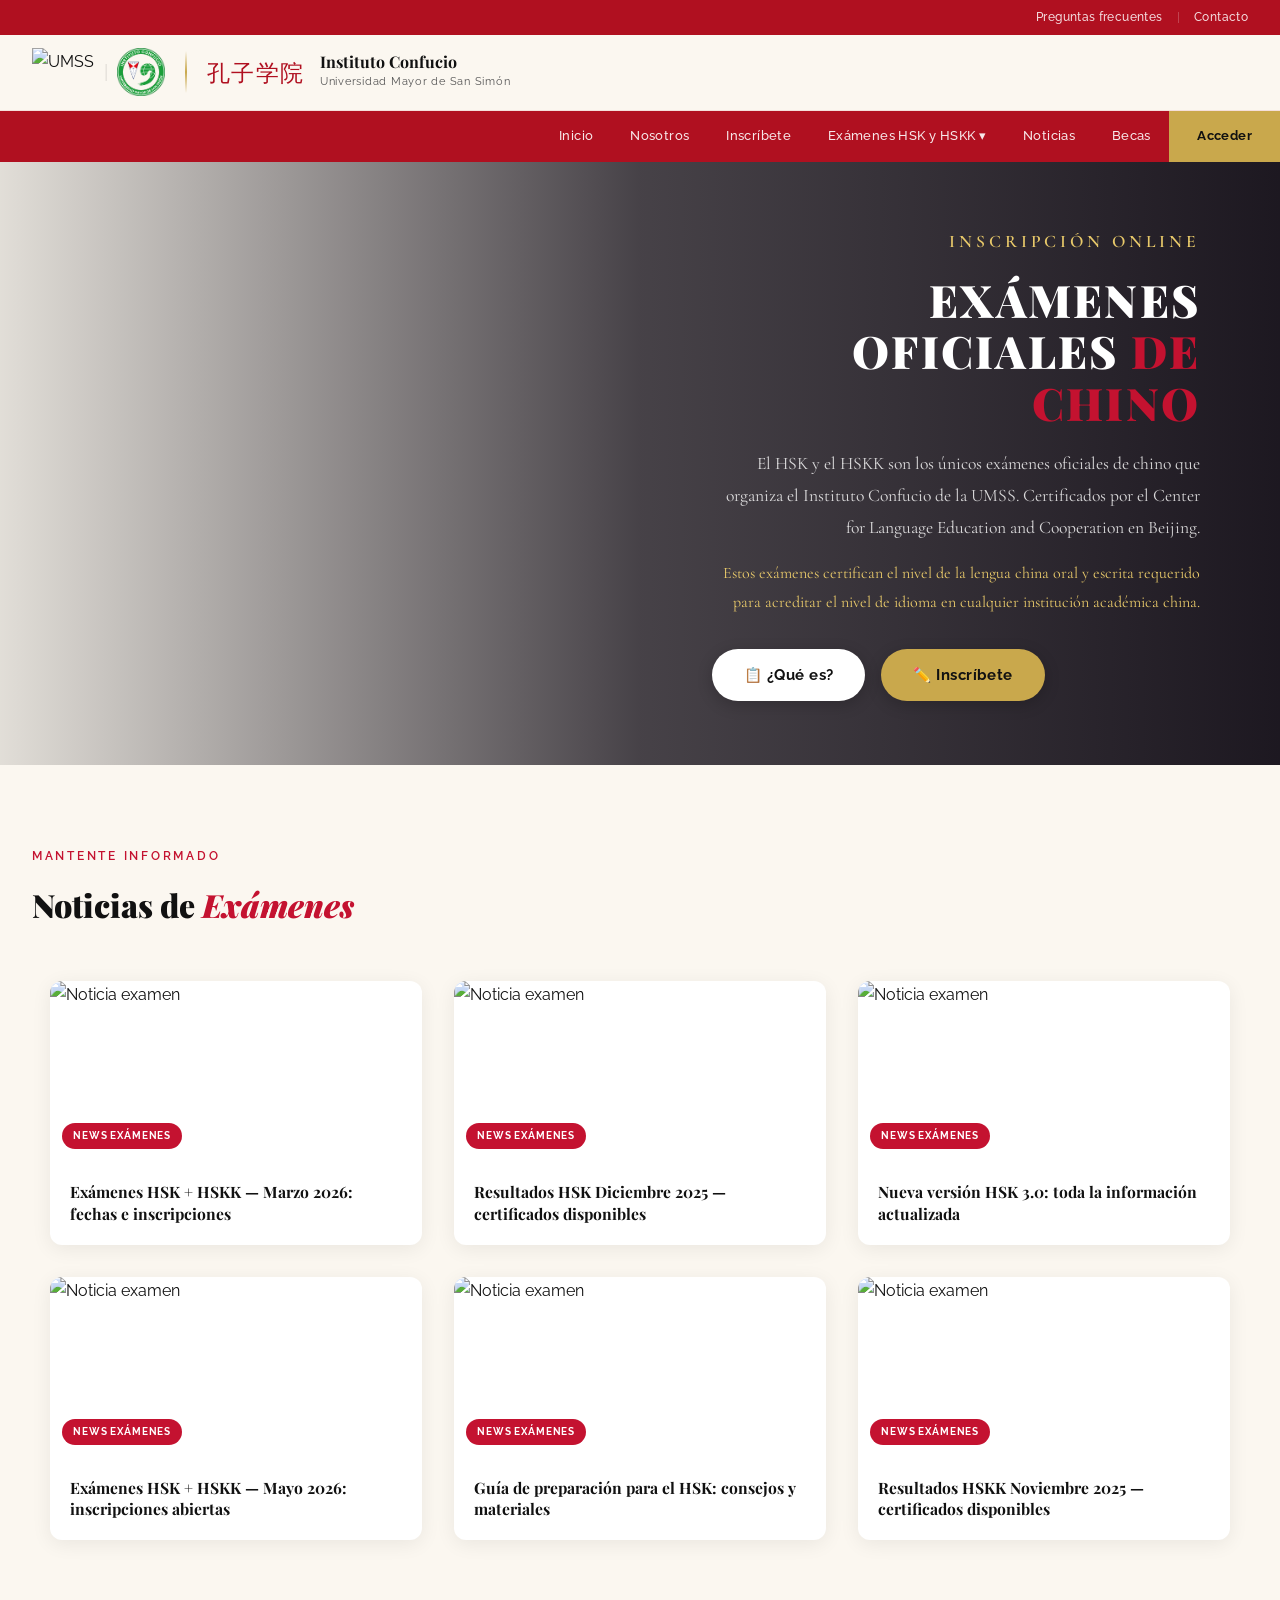
==== commit 2682a616: "examenes parte 1." ====
--- a/examenes.html
+++ b/examenes.html
@@ -43,7 +43,13 @@
           <a href="index.html">Inicio</a>
           <a href="nosotros.html">Nosotros</a>
           <a href="inscribete.html">Inscríbete</a>
-          <a href="examenes.html" class="activo">Exámenes HSK y HSKK</a>
+          <div class="nav-dropdown">
+  <a href="examenes.html" class="dropdown-titulo">Exámenes HSK y HSKK ▾</a>
+  <div class="dropdown-menu">
+    <a href="que-es-examen.html">¿Qué es?</a>
+    <a href="inscribete-examen.html">Inscríbete al examen</a>
+  </div>
+</div>
           <a href="noticias.html">Noticias</a>
           <a href="becas.html">Becas</a>
           <a href="acceder.html" class="nav-cta">Acceder</a>
@@ -59,173 +65,13 @@
     <div class="examenes-hero-contenido">
       <p class="seccion-eyebrow light">Inscripción online</p>
       <h1>EXÁMENES OFICIALES <em>DE CHINO</em></h1>
-      <p>El HSK y el HSKK son los únicos exámenes oficiales de chino que organiza el Instituto Confucio de la UMSS. Todos ellos los califica el Center for Language Education and Cooperation en Beijing.</p>
+      <p>El HSK y el HSKK son los únicos exámenes oficiales de chino que organiza el Instituto Confucio de la UMSS. Certificados por el Center for Language Education and Cooperation en Beijing.</p>
       <p class="examenes-hero-sub">Estos exámenes certifican el nivel de la lengua china oral y escrita requerido para acreditar el nivel de idioma en cualquier institución académica china.</p>
-    </div>
-  </div>
-
-  <!-- TARJETAS HSK Y HSKK -->
-  <div class="examenes-tarjetas-wrapper">
-    <div class="examenes-tarjetas">
-
-      <div class="examen-tarjeta hsk">
-        <div class="examen-tarjeta-header">
-          <h2>HSK</h2>
-          <p class="examen-subtitulo">Chinese Proficiency Test</p>
-          <p class="examen-cn">汉语水平考试</p>
-        </div>
-        <div class="examen-tarjeta-body">
-          <div class="examen-fecha-item">
-            <span class="fecha-label">Fecha examen HSK:</span>
-            <span class="fecha-valor">21 de marzo de 2026</span>
-          </div>
-          <div class="examen-fecha-item">
-            <span class="fecha-label">Fecha inscripción y pago:</span>
-            <span class="fecha-valor">del 21 de enero al 21 de febrero de 2026</span>
-          </div>
-          <a href="#como-inscribirse" class="btn-examen">Inscribirse →</a>
-        </div>
-      </div>
-
-      <div class="examen-tarjeta hskk">
-        <div class="examen-tarjeta-header">
-          <h2>HSKK</h2>
-          <p class="examen-subtitulo">HSK Speaking Test</p>
-          <p class="examen-cn">汉语水平口语考试</p>
-        </div>
-        <div class="examen-tarjeta-body">
-          <div class="examen-fecha-item">
-            <span class="fecha-label">Fecha examen HSKK:</span>
-            <span class="fecha-valor">21 de marzo de 2026</span>
-          </div>
-          <div class="examen-fecha-item">
-            <span class="fecha-label">Fecha inscripción y pago:</span>
-            <span class="fecha-valor">del 21 de enero al 21 de febrero de 2026</span>
-          </div>
-          <a href="#como-inscribirse" class="btn-examen">Inscribirse →</a>
-        </div>
-      </div>
-
-    </div>
-  </div>
-
-  <!-- SECCIONES DE INFORMACIÓN -->
-  <div class="examenes-info">
-
-    <!-- Qué es el HSK -->
-    <div class="info-seccion" id="que-es-hsk">
-      <div class="info-seccion-texto">
-        <p class="seccion-eyebrow">Examen oficial</p>
-        <h2>¿Qué es el <em>HSK?</em></h2>
-        <p>El HSK (汉语水平考试) es el examen oficial de competencia en idioma chino para no nativos. Es reconocido internacionalmente y requerido para estudiar o trabajar en China.</p>
-        <p>El examen evalúa las habilidades de escucha, lectura y escritura en chino mandarín, y tiene 6 niveles que van desde el básico hasta el dominio avanzado.</p>
-      </div>
-      <div class="info-seccion-imagen">
-        <img src="https://images.unsplash.com/photo-1513682121497-80211f36a7d3?w=600&q=80" alt="Examen HSK"/>
+      <div class="examenes-hero-btns">
+        <a href="que-es-examen.html" class="btn-hero-examen">📋 ¿Qué es?</a>
+        <a href="inscribete-examen.html" class="btn-hero-examen dorado">✏️ Inscríbete</a>
       </div>
     </div>
-
-    <!-- Niveles HSK -->
-    <div class="niveles-hsk" id="niveles-hsk">
-      <p class="seccion-eyebrow center">Progresión académica</p>
-      <h2 class="center">Niveles del <em>HSK</em></h2>
-      <div class="niveles-grid">
-        <div class="nivel-card">
-          <span class="nivel-num">1</span>
-          <h4>HSK 1</h4>
-          <p>150 palabras básicas</p>
-          <span class="nivel-tag">Básico</span>
-        </div>
-        <div class="nivel-card">
-          <span class="nivel-num">2</span>
-          <h4>HSK 2</h4>
-          <p>300 palabras</p>
-          <span class="nivel-tag">Elemental</span>
-        </div>
-        <div class="nivel-card destacado">
-          <span class="nivel-num">3</span>
-          <h4>HSK 3</h4>
-          <p>600 palabras</p>
-          <span class="nivel-tag">Intermedio</span>
-        </div>
-        <div class="nivel-card destacado">
-          <span class="nivel-num">4</span>
-          <h4>HSK 4</h4>
-          <p>1200 palabras</p>
-          <span class="nivel-tag">Intermedio Alto</span>
-        </div>
-        <div class="nivel-card avanzado">
-          <span class="nivel-num">5</span>
-          <h4>HSK 5</h4>
-          <p>2500 palabras</p>
-          <span class="nivel-tag">Avanzado</span>
-        </div>
-        <div class="nivel-card avanzado">
-          <span class="nivel-num">6</span>
-          <h4>HSK 6</h4>
-          <p>5000+ palabras</p>
-          <span class="nivel-tag">Maestría</span>
-        </div>
-      </div>
-    </div>
-
-    <!-- Qué es el HSKK -->
-    <div class="info-seccion invertida" id="que-es-hskk">
-      <div class="info-seccion-imagen">
-        <img src="https://images.unsplash.com/photo-1547981609-4b6bfe67ca0b?w=600&q=80" alt="Examen HSKK"/>
-      </div>
-      <div class="info-seccion-texto">
-        <p class="seccion-eyebrow">Examen oral</p>
-        <h2>¿Qué es el <em>HSKK?</em></h2>
-        <p>El HSKK (汉语水平口语考试) es el examen oficial de expresión oral en chino mandarín. Evalúa la capacidad de comunicación hablada del candidato.</p>
-        <p>Tiene 3 niveles: Básico, Intermedio y Avanzado, y se puede combinar con el HSK escrito para obtener una certificación completa.</p>
-      </div>
-    </div>
-
-    <!-- Cómo inscribirse -->
-    <div class="como-inscribirse" id="como-inscribirse">
-      <p class="seccion-eyebrow center">Paso a paso</p>
-      <h2 class="center">¿Cómo <em>inscribirse?</em></h2>
-      <div class="pasos-grid">
-        <div class="paso">
-          <div class="paso-num">1</div>
-          <h4>Elige tu examen</h4>
-          <p>Selecciona el nivel de HSK o HSKK que quieres rendir según tu nivel actual de chino.</p>
-        </div>
-        <div class="paso">
-          <div class="paso-num">2</div>
-          <h4>Regístrate online</h4>
-          <p>Completa el formulario de inscripción en línea con tus datos personales y elige la fecha.</p>
-        </div>
-        <div class="paso">
-          <div class="paso-num">3</div>
-          <h4>Realiza el pago</h4>
-          <p>Paga el arancel del examen dentro del período de inscripción establecido.</p>
-        </div>
-        <div class="paso">
-          <div class="paso-num">4</div>
-          <h4>Rinde el examen</h4>
-          <p>Preséntate el día del examen en la sede del Instituto Confucio UMSS con tu documento de identidad.</p>
-        </div>
-      </div>
-    </div>
-
-    <!-- Resultados y certificados -->
-    <div class="resultados" id="resultados">
-      <div class="info-seccion">
-        <div class="info-seccion-texto">
-          <p class="seccion-eyebrow">Certificación oficial</p>
-          <h2>Resultados y <em>Certificados</em></h2>
-          <p>Los resultados del examen se publican aproximadamente 1 mes después de la fecha del examen en el sitio oficial de HSK.</p>
-          <p>El certificado oficial es emitido por el Ministerio de Educación de China y tiene validez permanente e internacional.</p>
-          <a href="#como-inscribirse" class="btn-primario">Inscribirse ahora →</a>
-        </div>
-        <div class="info-seccion-imagen">
-          <img src="https://images.unsplash.com/photo-1523050854058-8df90110c9f1?w=600&q=80" alt="Certificado HSK"/>
-        </div>
-      </div>
-    </div>
-
   </div>
 
   <!-- NOTICIAS DE EXÁMENES -->
--- a/css/styles.css
+++ b/css/styles.css
@@ -1573,4 +1573,195 @@
   color: var(--negro);
   padding: 1.25rem;
   line-height: 1.4;
+}
+/* ══════════════════════════════
+   DROPDOWN NAVBAR
+══════════════════════════════ */
+.nav-dropdown {
+  position: relative;
+}
+
+.dropdown-titulo {
+  display: flex;
+  align-items: center;
+  gap: 0.3rem;
+  cursor: pointer;
+}
+
+.dropdown-menu {
+  display: none;
+  position: absolute;
+  top: 100%;
+  left: 0;
+  background: var(--blanco);
+  border-radius: 0 0 12px 12px;
+  box-shadow: 0 8px 24px rgba(0,0,0,0.12);
+  min-width: 220px;
+  z-index: 999;
+  overflow: hidden;
+  border-top: 3px solid var(--dorado);
+}
+
+.dropdown-menu a {
+  display: block;
+  padding: 0.85rem 1.25rem !important;
+  font-size: 0.85rem !important;
+  color: var(--negro) !important;
+  font-weight: 500 !important;
+  transition: all 0.25s ease !important;
+  background: transparent !important;
+  transform: none !important;
+}
+
+.dropdown-menu a:hover {
+  background: rgba(196,18,48,0.06) !important;
+  color: var(--rojo) !important;
+  padding-left: 1.75rem !important;
+  transform: none !important;
+}
+
+.dropdown-menu a::after {
+  display: none !important;
+}
+
+.nav-dropdown:hover .dropdown-menu {
+  display: block;
+  animation: dropdownEntrada 0.25s ease both;
+}
+
+@keyframes dropdownEntrada {
+  from { opacity: 0; transform: translateY(-8px); }
+  to   { opacity: 1; transform: translateY(0); }
+}
+/* ══════════════════════════════
+   QUE ES EXAMEN
+══════════════════════════════ */
+.que-es-wrapper {
+  max-width: 1180px;
+  margin: 0 auto;
+  padding: 3rem 2rem 6rem;
+  margin-top: 56px;
+  display: flex;
+  flex-direction: column;
+  gap: 5rem;
+}
+
+.niveles-hsk-titulo {
+  font-family: var(--fuente-titulo);
+  font-size: 2rem;
+  font-weight: 900;
+  color: var(--negro);
+  margin-bottom: 2.5rem;
+  text-align: center;
+}
+
+.niveles-hsk-titulo em {
+  font-style: italic;
+  color: var(--rojo);
+}
+
+/* Tarjeta 7-8-9 más ancha */
+.nivel-789 {
+  grid-column: span 2;
+  background: linear-gradient(135deg, rgba(196,18,48,0.05), rgba(201,168,76,0.08));
+  border-top: 3px solid var(--rojo) !important;
+}
+
+.nivel-789 .nivel-num {
+  font-size: 1.5rem;
+}
+
+.examenes-noticias-seccion {
+  background: var(--crema);
+  border-radius: 20px;
+  padding: 3rem 2rem;
+}
+/* ══════════════════════════════
+   INSCRIBETE EXAMEN
+══════════════════════════════ */
+.inscribete-wrapper {
+  max-width: 1180px;
+  margin: 0 auto;
+  padding: 3rem 2rem 6rem;
+  margin-top: 56px;
+  display: flex;
+  flex-direction: column;
+  gap: 5rem;
+}
+
+.inscribete-header {
+  text-align: center;
+  max-width: 100%;
+  padding: 4rem 2rem;
+  background: linear-gradient(135deg,
+    rgba(176,16,32,0.06) 0%,
+    rgba(201,168,76,0.08) 50%,
+    rgba(176,16,32,0.06) 100%
+  );
+  border-radius: 20px;
+  border: 1px solid rgba(201,168,76,0.15);
+}
+
+.inscribete-header h1 {
+  font-family: var(--fuente-titulo);
+  font-size: clamp(2rem, 4vw, 3rem);
+  font-weight: 900;
+  color: var(--negro);
+  margin-bottom: 1rem;
+  line-height: 1.15;
+}
+
+.inscribete-header h1 em {
+  font-style: italic;
+  color: var(--rojo);
+}
+
+.inscribete-header p {
+  font-family: 'Cormorant Garamond', Georgia, serif;
+  font-size: 1.15rem;
+  color: var(--gris-medio);
+  line-height: 1.8;
+}
+
+.inscribete-tarjetas {
+  text-align: center;
+}
+
+.inscribete-tarjetas .examenes-tarjetas {
+  margin-top: 2rem;
+}
+/* Botones hero exámenes */
+.examenes-hero-btns {
+  display: flex;
+  gap: 1rem;
+  margin-top: 2rem;
+  flex-wrap: wrap;
+}
+
+.btn-hero-examen {
+  display: inline-block;
+  padding: 0.85rem 2rem;
+  background: var(--blanco);
+  color: var(--negro);
+  border-radius: 50px;
+  font-size: 0.92rem;
+  font-weight: 700;
+  letter-spacing: 0.03em;
+  transition: all 0.3s ease;
+  box-shadow: 0 4px 16px rgba(0,0,0,0.2);
+}
+
+.btn-hero-examen:hover {
+  transform: translateY(-3px);
+  box-shadow: 0 8px 24px rgba(0,0,0,0.25);
+  background: var(--crema);
+}
+
+.btn-hero-examen.dorado {
+  background: var(--dorado);
+  color: var(--negro);
+}
+
+.btn-hero-examen.dorado:hover {
+  background: var(--dorado-claro);
 }
